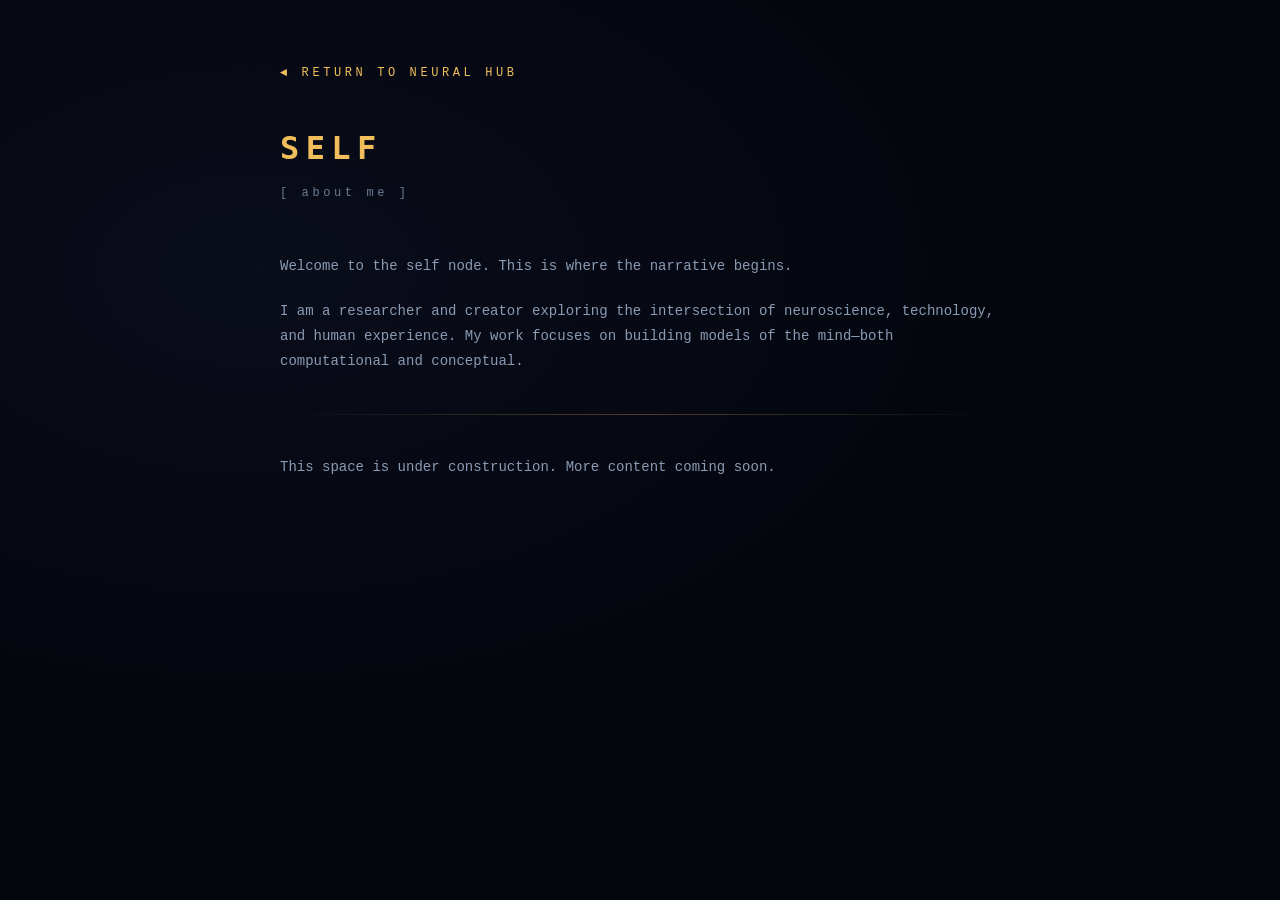
==== about.html @ 922cac8e "Add files via upload" ====
<!DOCTYPE html>
<html lang="en">
<head>
<meta charset="UTF-8">
<meta name="viewport" content="width=device-width, initial-scale=1.0">
<title>SELF | About Me</title>
<style>
  *, *::before, *::after { box-sizing: border-box; margin: 0; padding: 0; }
  body {
    background: #04060e;
    min-height: 100vh;
    font-family: 'Courier New', monospace;
    color: #8b9bb4;
    line-height: 1.6;
    overflow-x: hidden;
  }
  body::before {
    content: '';
    position: fixed;
    inset: 0;
    z-index: 0;
    background: 
      radial-gradient(ellipse at 20% 30%, rgba(50,67,115,0.12) 0%, transparent 50%),
      #04060e;
    pointer-events: none;
  }
  .container {
    position: relative;
    z-index: 10;
    max-width: 800px;
    margin: 0 auto;
    padding: 60px 40px;
  }
  .back-link {
    display: inline-block;
    margin-bottom: 40px;
    color: #F2BE5C;
    text-decoration: none;
    font-size: 12px;
    letter-spacing: 0.3em;
    transition: opacity 0.3s;
  }
  .back-link:hover {
    opacity: 0.7;
  }
  h1 {
    font-family: 'Bitcount Ink', monospace;
    font-size: 32px;
    color: #F2BE5C;
    margin-bottom: 10px;
    letter-spacing: 0.2em;
  }
  .subtitle {
    font-size: 12px;
    color: #6b7a94;
    letter-spacing: 0.3em;
    margin-bottom: 50px;
  }
  .content {
    font-size: 14px;
    line-height: 1.8;
  }
  .content p {
    margin-bottom: 20px;
  }
  .neural-divider {
    height: 1px;
    background: linear-gradient(90deg, transparent, rgba(242,190,92,0.3), transparent);
    margin: 40px 0;
  }
</style>
</head>
<body>
<div class="container">
  <a href="hub.html" class="back-link">◄ RETURN TO NEURAL HUB</a>
  <h1>SELF</h1>
  <div class="subtitle">[ about me ]</div>
  
  <div class="content">
    <p>Welcome to the self node. This is where the narrative begins.</p>
    
    <p>I am a researcher and creator exploring the intersection of neuroscience, technology, and human experience. My work focuses on building models of the mind—both computational and conceptual.</p>
    
    <div class="neural-divider"></div>
    
    <p>This space is under construction. More content coming soon.</p>
  </div>
</div>
</body>
</html>
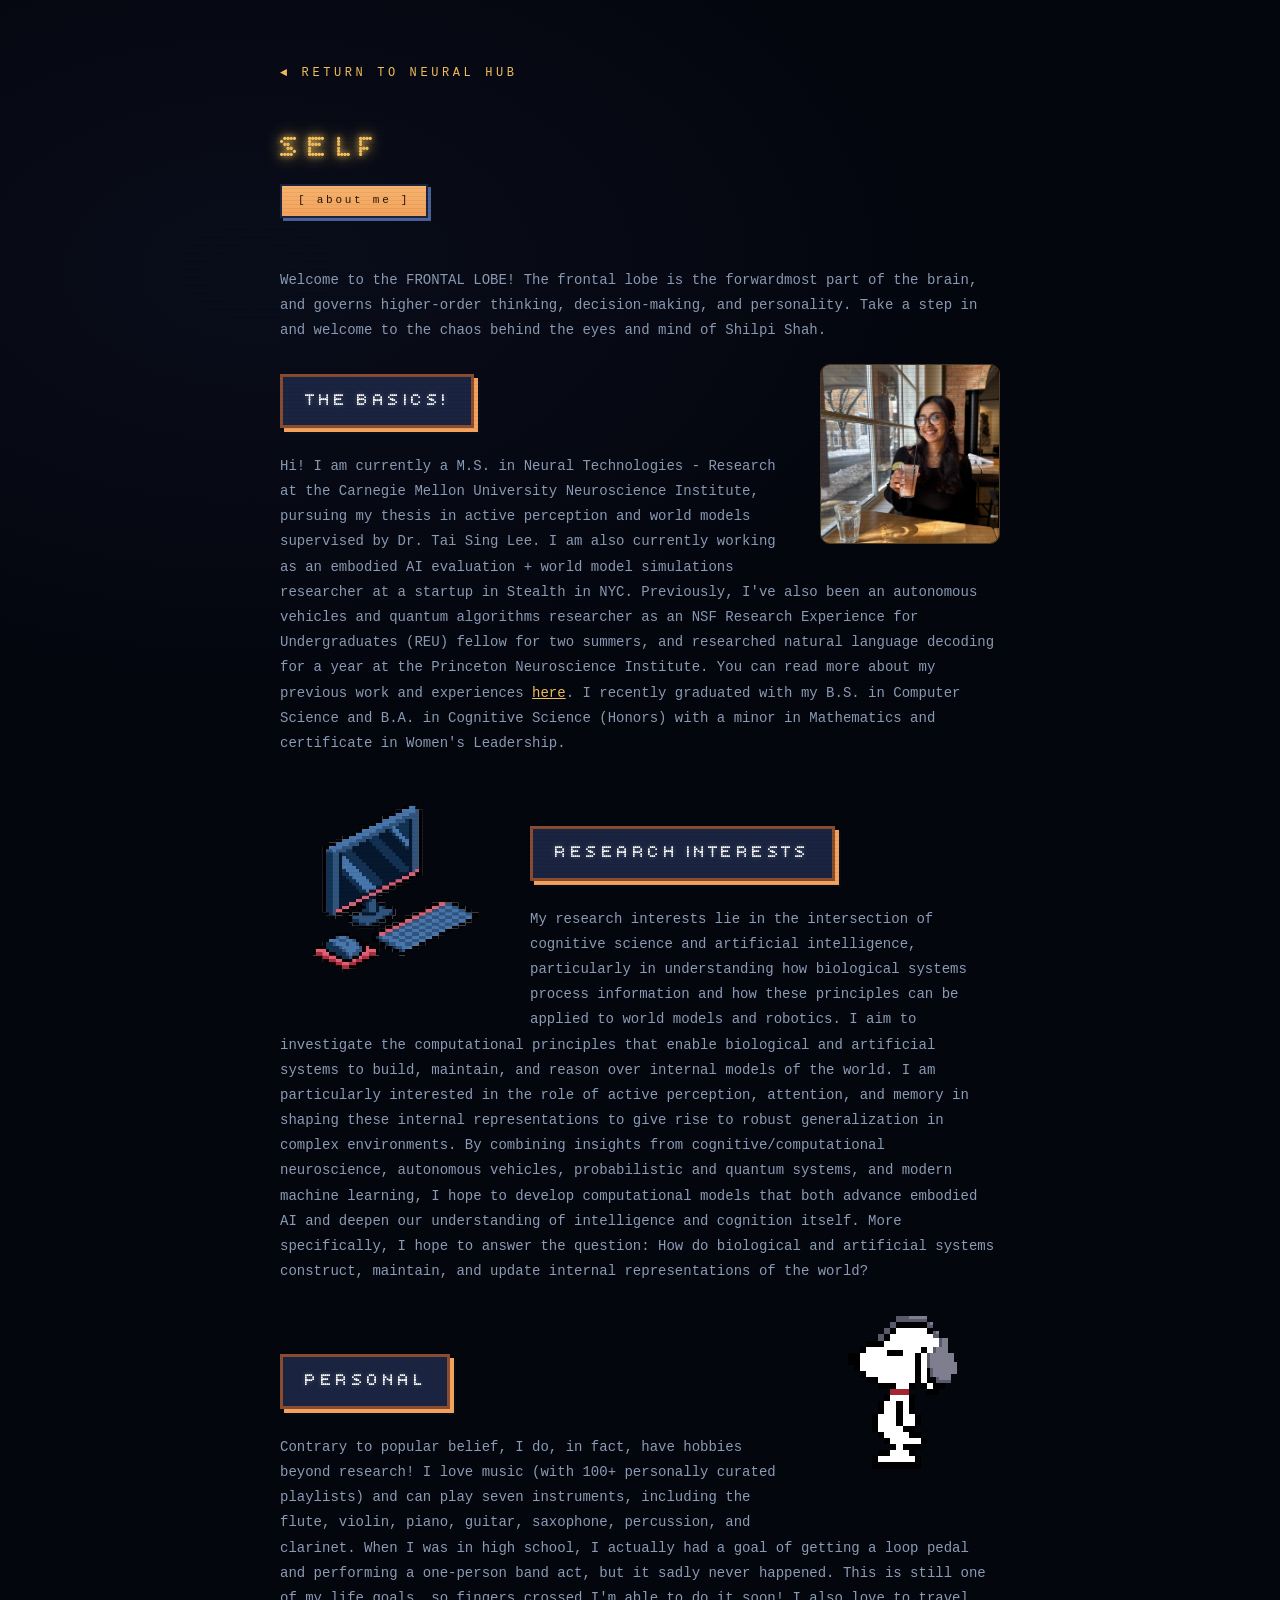
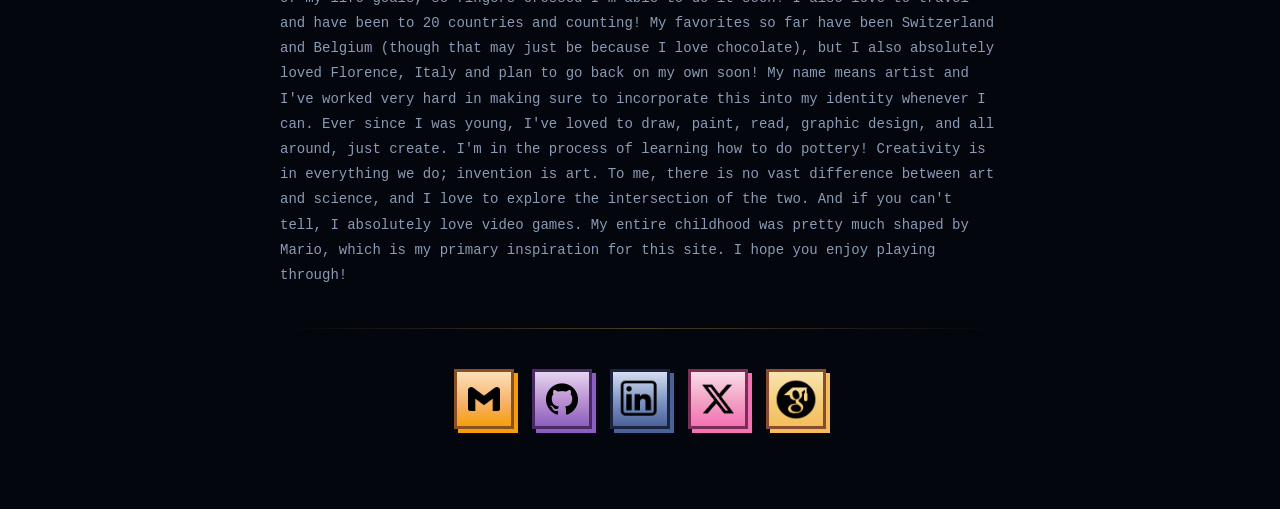
==== commit f21ca3ef: "Redesign content pages with game-menu panel system, fix hub font/mobile nav" ====
--- a/about.html
+++ b/about.html
@@ -4,6 +4,9 @@
 <meta charset="UTF-8">
 <meta name="viewport" content="width=device-width, initial-scale=1.0">
 <title>SELF | About Me</title>
+<link rel="preconnect" href="https://fonts.googleapis.com">
+<link rel="preconnect" href="https://fonts.gstatic.com" crossorigin>
+<link href="https://fonts.googleapis.com/css2?family=Bitcount+Prop+Single:wght@100..900&display=swap" rel="stylesheet">
 <style>
   *, *::before, *::after { box-sizing: border-box; margin: 0; padding: 0; }
   body {
@@ -24,12 +27,51 @@
       #04060e;
     pointer-events: none;
   }
+  body::after {
+    content: '';
+    position: fixed;
+    inset: 0;
+    z-index: 40;
+    pointer-events: none;
+    background: repeating-linear-gradient(0deg, transparent, transparent 3px, rgba(0,0,0,0.05) 3px, rgba(0,0,0,0.05) 4px);
+  }
+  .particles {
+    position: fixed;
+    inset: 0;
+    z-index: 1;
+    pointer-events: none;
+    overflow: hidden;
+  }
+  .particle {
+    position: absolute;
+    width: 2px;
+    height: 2px;
+    background: #F2BE5C;
+    border-radius: 50%;
+    box-shadow: 0 0 6px #F2BE5C;
+    opacity: 0;
+    animation: drift linear infinite, twinkle ease-in-out infinite;
+  }
+  @keyframes drift {
+    from { transform: translateY(0); }
+    to { transform: translateY(-120vh); }
+  }
+  @keyframes twinkle {
+    0%, 100% { opacity: 0; }
+    50% { opacity: 0.7; }
+  }
+  @keyframes fadeIn {
+    to { opacity: 1; }
+  }
+ 
   .container {
     position: relative;
     z-index: 10;
     max-width: 800px;
     margin: 0 auto;
     padding: 60px 40px;
+    opacity: 0;
+    animation: fadeIn 0.8s ease forwards;
   }
   .back-link {
     display: inline-block;
@@ -42,18 +84,26 @@
   }
   .back-link:hover {
     opacity: 0.7;
+    text-shadow: 0 0 8px currentColor;
   }
   h1 {
-    font-family: 'Bitcount Ink', monospace;
+    font-family: 'Bitcount Prop Single', monospace;
+    font-weight: 400;
     font-size: 32px;
     color: #F2BE5C;
     margin-bottom: 10px;
     letter-spacing: 0.2em;
+    text-shadow: 0 0 6px currentColor, 0 0 16px currentColor;
   }
   .subtitle {
-    font-size: 12px;
-    color: #6b7a94;
-    letter-spacing: 0.3em;
+    display: inline-block;
+    font-size: 11px;
+    color: #2a1608;
+    letter-spacing: 0.25em;
+    background: linear-gradient(180deg, #F7B36E, #F2A25C);
+    border: 2px solid #1A2440;
+    padding: 6px 16px;
+    box-shadow: 3px 3px 0 #4A6298, 5px 5px 0 rgba(10,14,24,0.4);
     margin-bottom: 50px;
   }
   .content {
@@ -63,28 +113,231 @@
   .content p {
     margin-bottom: 20px;
   }
+  .content a {
+    color: #F2BE5C;
+    text-decoration: underline;
+    transition: opacity 0.2s ease;
+  }
+  .content a:hover {
+    opacity: 0.7;
+  }
   .neural-divider {
+    clear: both;
     height: 1px;
     background: linear-gradient(90deg, transparent, rgba(242,190,92,0.3), transparent);
     margin: 40px 0;
-  }
+    animation: shimmer 3s ease-in-out infinite;
+  }
+  @keyframes shimmer {
+    0%, 100% { opacity: 0.6; }
+    50% { opacity: 1; }
+  }
+  .profile-pic {
+    float: right;
+    width: 180px;
+    height: 180px;
+    object-fit: cover;
+    border-radius: 10px;
+    border: 1px solid rgba(242,190,92,0.3);
+    margin: 0 0 20px 30px;
+    transition: box-shadow 0.3s ease, border-color 0.3s ease;
+  }
+  .profile-pic:hover {
+    border-color: rgba(242,190,92,0.7);
+    box-shadow: 0 0 20px rgba(242,190,92,0.35);
+  }
+  @media (max-width: 600px) {
+    .profile-pic {
+      float: none;
+      display: block;
+      width: 100%;
+      height: auto;
+      margin: 0 0 20px 0;
+    }
+  }
+
+  /* ---- section tabs ---- */
+  .section-title {
+    display: inline-block;
+    font-family: 'Bitcount Prop Single', monospace;
+    font-weight: 400;
+    font-size: 18px;
+    color: #ffffff;
+    letter-spacing: 0.14em;
+    text-shadow: 0 0 4px rgba(255,255,255,0.3);
+    background: #1A2440;
+    border: 3px solid #8a4c30;
+    padding: 8px 22px;
+    margin: 50px 0 26px;
+    box-shadow: 4px 4px 0 #F2A25C, 6px 6px 0 rgba(14,24,40,0.35);
+  }
+  .section-title:first-of-type {
+    margin-top: 10px;
+  }
+
+  /* ---- character art ---- */
+  .char-researcher {
+    float: left;
+    width: 225px;
+    height: auto;
+    image-rendering: pixelated;
+    image-rendering: crisp-edges;
+    margin: 0 25px 15px 0;
+  }
+  .char-snoop {
+    float: right;
+    width: 195px;
+    height: auto;
+    image-rendering: pixelated;
+    image-rendering: crisp-edges;
+    margin: 0 0 15px 25px;
+  }
+  @media (max-width: 600px) {
+    .char-researcher, .char-snoop {
+      float: none;
+      display: block;
+      margin: 0 auto 15px;
+    }
+  }
+
+  /* ---- contact icon row ---- */
+  .icon-row {
+    display: flex;
+    justify-content: center;
+    flex-wrap: wrap;
+    gap: 18px;
+    margin: 10px 0 20px;
+  }
+  .icon-link {
+    width: 60px;
+    height: 60px;
+    flex: none;
+    display: flex;
+    align-items: center;
+    justify-content: center;
+    text-decoration: none;
+    border: 3px solid;
+    transition: transform 0.2s ease, box-shadow 0.2s ease;
+  }
+  .icon-link:hover {
+    transform: translate(-2px, -2px);
+  }
+  .icon-link img {
+    width: 60%;
+    height: 60%;
+    object-fit: contain;
+  }
+  .icon-link.icon-lg img {
+    width: 80%;
+    height: 80%;
+  }
+  .icon-purple {
+    background: linear-gradient(180deg, #E4D4F0, #B98FD1 55%, #8B5FBF);
+    border-color: #4a2a63;
+    box-shadow: 4px 4px 0 #8B5FBF, 6px 6px 0 rgba(20,10,30,0.4);
+  }
+  .icon-purple:hover { box-shadow: 6px 6px 0 #8B5FBF, 9px 9px 0 rgba(20,10,30,0.4); }
+  .icon-orange {
+    background: linear-gradient(180deg, #FCE0B8, #F7B36E 55%, #F59E0B);
+    border-color: #8a5024;
+    box-shadow: 4px 4px 0 #F59E0B, 6px 6px 0 rgba(20,12,4,0.4);
+  }
+  .icon-orange:hover { box-shadow: 6px 6px 0 #F59E0B, 9px 9px 0 rgba(20,12,4,0.4); }
+  .icon-blue {
+    background: linear-gradient(180deg, #D6DEF0, #7C93C4 55%, #4A6298);
+    border-color: #1A2440;
+    box-shadow: 4px 4px 0 #4A6298, 6px 6px 0 rgba(10,14,24,0.45);
+  }
+  .icon-blue:hover { box-shadow: 6px 6px 0 #4A6298, 9px 9px 0 rgba(10,14,24,0.45); }
+  .icon-yellow {
+    background: linear-gradient(180deg, #F8E3B0, #F5CE7A 55%, #F2BE5C);
+    border-color: #8a4c30;
+    box-shadow: 4px 4px 0 #F2BE5C, 6px 6px 0 rgba(20,12,4,0.35);
+  }
+  .icon-yellow:hover { box-shadow: 6px 6px 0 #F2BE5C, 9px 9px 0 rgba(20,12,4,0.35); }
+  .icon-pink {
+    background: linear-gradient(180deg, #FADCE9, #F2A0C4 55%, #f472b6);
+    border-color: #7a2f52;
+    box-shadow: 4px 4px 0 #f472b6, 6px 6px 0 rgba(20,8,14,0.4);
+  }
+  .icon-pink:hover { box-shadow: 6px 6px 0 #f472b6, 9px 9px 0 rgba(20,8,14,0.4); }
 </style>
 </head>
 <body>
+  <div class="particles" id="particles"></div>
 <div class="container">
   <a href="hub.html" class="back-link">◄ RETURN TO NEURAL HUB</a>
   <h1>SELF</h1>
   <div class="subtitle">[ about me ]</div>
   
   <div class="content">
-    <p>Welcome to the self node. This is where the narrative begins.</p>
+    <p>Welcome to the FRONTAL LOBE! The frontal lobe is the forwardmost part of the brain, and governs higher-order thinking, decision-making, and personality. Take a step in and welcome to the chaos behind the eyes and mind of Shilpi Shah.</p>
+    <img src="assets/me.JPG" alt="Photo of me" class="profile-pic">
     
-    <p>I am a researcher and creator exploring the intersection of neuroscience, technology, and human experience. My work focuses on building models of the mind—both computational and conceptual.</p>
-    
+    <h2 class="section-title">THE BASICS!</h2>
+    <p>Hi! I am currently a M.S. in Neural Technologies - Research at the Carnegie Mellon University Neuroscience Institute, pursuing my thesis in active perception and world models supervised by Dr. Tai Sing Lee. 
+      I am also currently working as an embodied AI evaluation + world model simulations researcher at a startup in Stealth in NYC. Previously, I've also been an autonomous vehicles and quantum algorithms researcher as an NSF Research Experience for Undergraduates (REU) fellow for two summers, and researched natural language decoding for a year at the Princeton Neuroscience Institute. You can read more about my previous work and experiences <a href="cv.html">here</a>.
+      I recently graduated with my B.S. in Computer Science and B.A. in Cognitive Science (Honors) with a minor in Mathematics and certificate in Women's Leadership. 
+    </p>
+
+    <h2 class="section-title">RESEARCH INTERESTS</h2>
+    <img src="assets/chars/researcher.png" alt="" class="char-researcher">
+    <p>My research interests lie in the intersection of cognitive science and artificial intelligence, particularly in understanding how biological systems process information and how these principles can be applied to world models and robotics. 
+      I aim to investigate the computational principles that enable biological and artificial systems to build, maintain, and reason over internal models of the world. I am particularly interested in the role of active perception, attention, and memory in shaping these internal representations to give rise to robust generalization in complex environments. By combining insights from cognitive/computational neuroscience, autonomous vehicles, probabilistic and quantum systems, and modern machine learning, I hope to develop computational models that both advance embodied AI and deepen our understanding of intelligence and cognition itself. 
+
+      More specifically, I hope to answer the question: How do biological and artificial systems construct, maintain, and update internal representations of the world? 
+    </p>
+
+    <h2 class="section-title">PERSONAL</h2>
+    <img src="assets/chars/snoop_hp.png" alt="" class="char-snoop">
+    <p>Contrary to popular belief, I do, in fact, have hobbies beyond research! 
+      
+      I love music (with 100+ personally curated playlists) and can play seven instruments, including the flute, violin, piano, guitar, saxophone, percussion, and clarinet. 
+      When I was in high school, I actually had a goal of getting a loop pedal and performing a one-person band act, but it sadly never happened. This is still one of my life goals, so fingers crossed I'm able to do it soon!
+      
+      I also love to travel and have been to 20 countries and counting! My favorites so far have been Switzerland and Belgium (though that may just be because I love chocolate), but I also absolutely loved Florence, Italy and plan to go back on my own soon!  
+
+      My name means artist and I've worked very hard in making sure to incorporate this into my identity whenever I can. Ever since I was young, I've loved to draw, paint, read, graphic design, and all around, just create. I'm in the process of learning how to do pottery! Creativity is in everything we do; invention is art. To me, there is no vast difference between art and science, and I love to explore the intersection of the two. 
+
+      And if you can't tell, I absolutely love video games. My entire childhood was pretty much shaped by Mario, which is my primary inspiration for this site. I hope you enjoy playing through!
+    </p>
+
     <div class="neural-divider"></div>
-    
-    <p>This space is under construction. More content coming soon.</p>
-  </div>
+
+    <div class="icon-row">
+      <a href="mailto:shilpish@andrew.cmu.edu" class="icon-link icon-orange">
+        <img src="assets/icons/gmail_icon.png" alt="Email">
+      </a>
+      <a href="https://github.com/shilpishah" target="_blank" rel="noopener" class="icon-link icon-purple">
+        <img src="assets/icons/github_icon.png" alt="GitHub">
+      </a>
+      <a href="https://www.linkedin.com/in/shilpishahh" target="_blank" rel="noopener" class="icon-link icon-blue icon-lg">
+        <img src="assets/icons/linkedin_icon.png" alt="LinkedIn">
+      </a>
+      <a href="https://x.com/shilpishahh" target="_blank" rel="noopener" class="icon-link icon-pink">
+        <img src="assets/icons/x_icon.webp" alt="X">
+      </a>
+      <a href="https://scholar.google.com/citations?view_op=list_works&hl=en&hl=en&user=nwGi15sAAAAJ" target="_blank" rel="noopener" class="icon-link icon-yellow icon-lg">
+        <img src="assets/icons/scholar_icon.png" alt="Google Scholar">
+      </a>
+    </div>
 </div>
+<script>
+  (function() {
+    const field = document.getElementById('particles');
+    const N = 28;
+    for (let i = 0; i < N; i++) {
+      const p = document.createElement('div');
+      p.className = 'particle';
+      p.style.left = Math.random() * 100 + '%';
+      p.style.top = Math.random() * 100 + '%';
+      const driftDur = (10 + Math.random() * 14).toFixed(1) + 's';
+      const twinkleDur = (2 + Math.random() * 3).toFixed(1) + 's';
+      p.style.animationDuration = driftDur + ', ' + twinkleDur;
+      p.style.animationDelay = (Math.random() * 10).toFixed(1) + 's, ' + (Math.random() * 3).toFixed(1) + 's';
+      field.appendChild(p);
+    }
+  })();
+</script>
 </body>
 </html>
